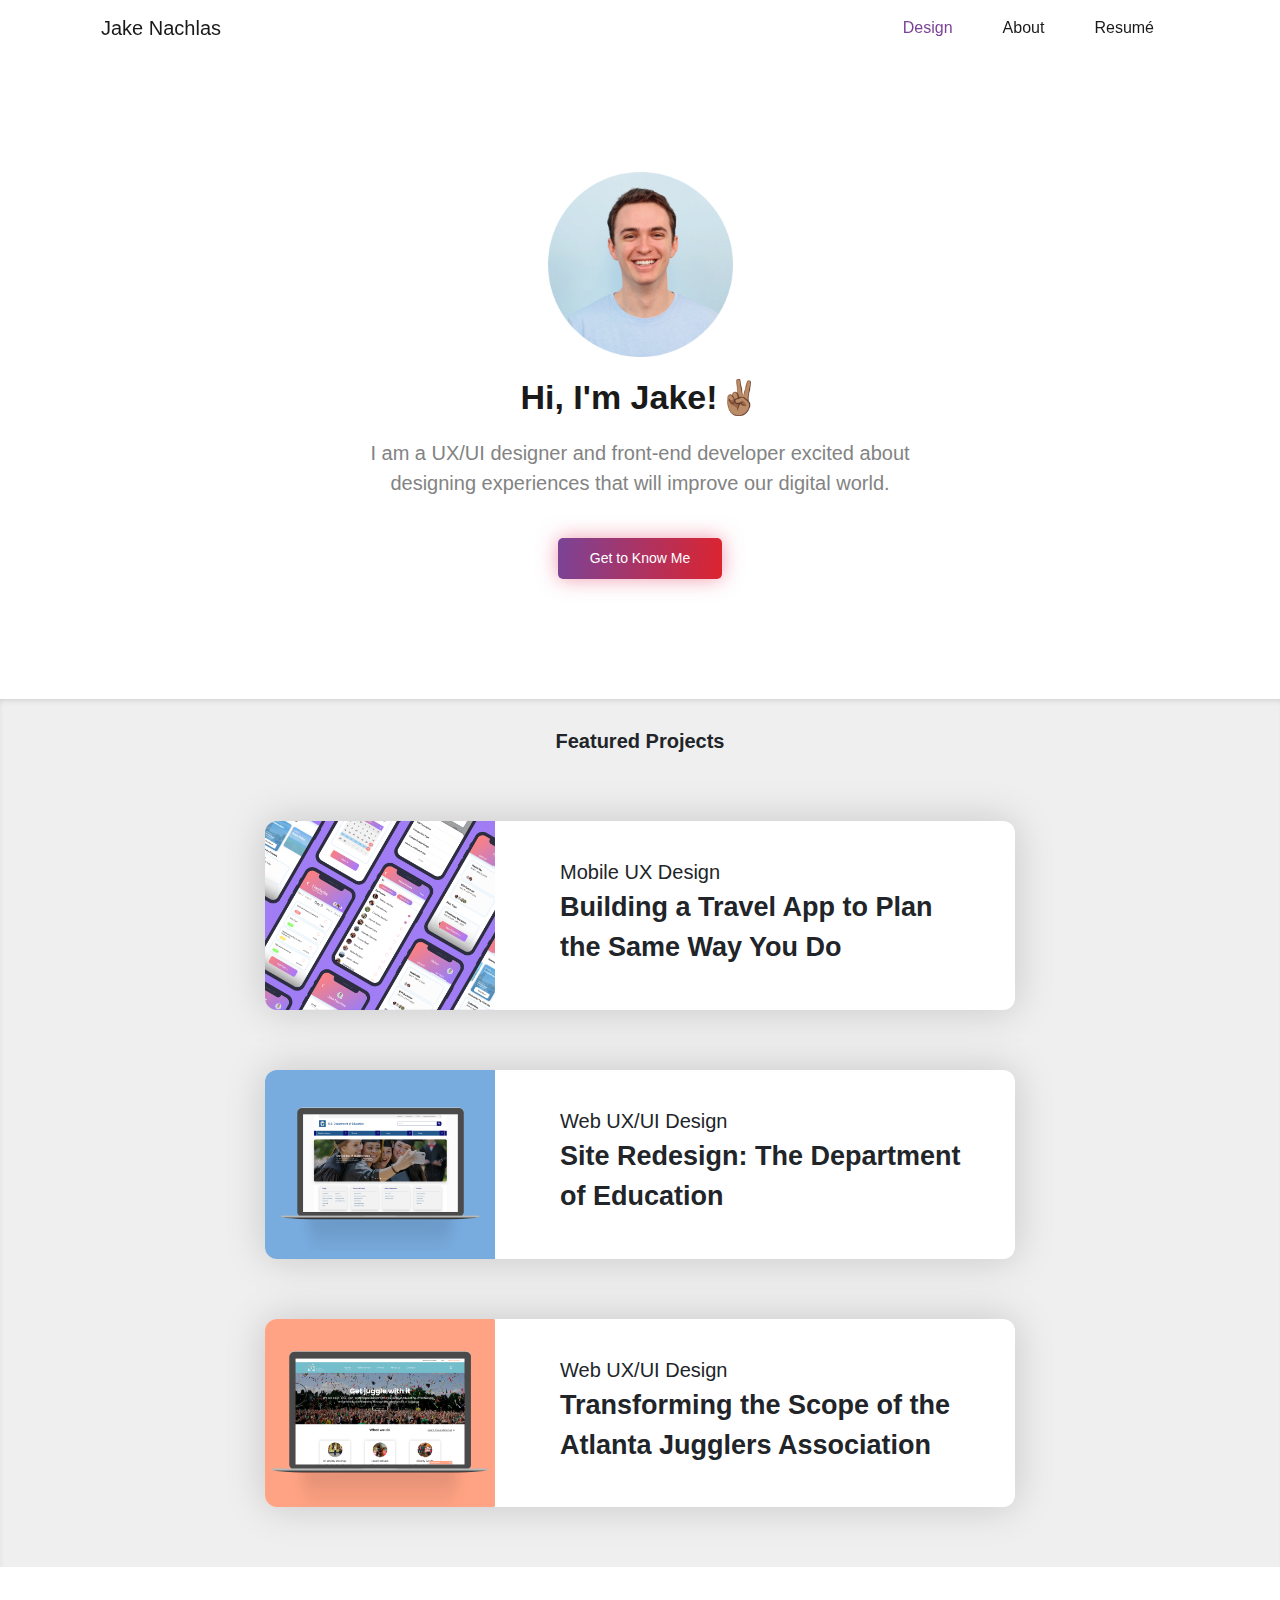
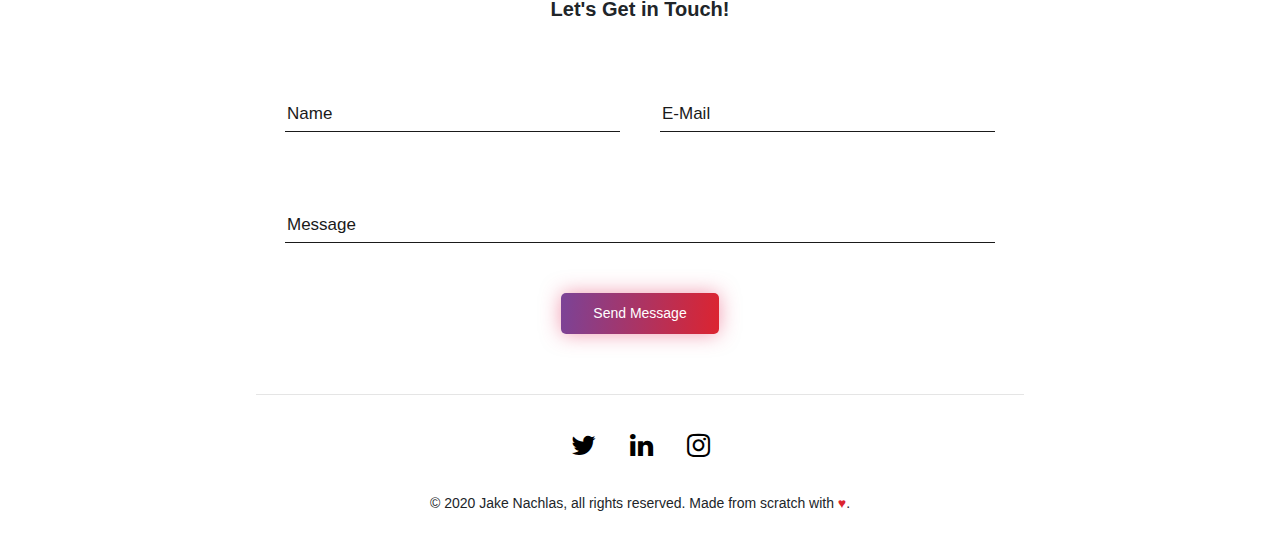
==== index.html @ ade09922 "updated brand color and changed width of hero." ====
<!DOCTYPE html>
<html lang="en">
<head>
    <meta charset="UTF-8">
    <meta name="viewport" content="width=device-width, initial-scale=1.0">
    <link rel="stylesheet" href="https://stackpath.bootstrapcdn.com/bootstrap/4.4.1/css/bootstrap.min.css" integrity="sha384-Vkoo8x4CGsO3+Hhxv8T/Q5PaXtkKtu6ug5TOeNV6gBiFeWPGFN9MuhOf23Q9Ifjh" crossorigin="anonymous">
    <link rel="stylesheet" href="workstyle.css" type="text/css">

    <!-- icons -->
    <!-- Add icon library -->
    <link rel="stylesheet" href="https://cdnjs.cloudflare.com/ajax/libs/font-awesome/4.7.0/css/font-awesome.min.css">

    <title>Jake Nachlas' Website</title>
</head>
<body>

    <!-- navbar -->
    <section class="nav-new">
      <div class="navigation container">
        <nav class="navbar navbar-expand-lg navbar-light navbar-custom">
          <a class="navbar-brand" href="#">Jake Nachlas</a>
          <button class="navbar-toggler" type="button" data-toggle="collapse" data-target="#navbarNav" aria-controls="navbarNav" aria-expanded="false" aria-label="Toggle navigation">
            <span class="navbar-toggler-icon"></span>
          </button>
          <div class="collapse navbar-collapse ml-auto" id="navbarNav">
            <ul class="navbar-nav ml-auto text-right">
              <li class="nav-item active">
                <a class="nav-link" href="#">Design<span class="sr-only">(current)</span></a>
              </li>
              <li class="nav-item">
                <a class="nav-link" href="#">About</a>
              </li>
              <li class="nav-item">
                <a class="nav-link" target="_blank" href="assets/Nachlas_Jacob_Resume.pdf">Resumé</a>
              </li>
            </ul>
          </div>
        </nav>
      </div>
  </section>

  <!-- hero content -->
  <section class="hero">
    <div class="container">
      <div class="hero-content">
        <div class="image-holder d-none d-sm-inline-block">
          <img id="hero-image" src="assets/CircleProfPic.png" alt="My Logo">
        </div>
        <div class="hero-text-content d-sm-block d-md-inline-block">
          <div id="hero-intro-hi">
            <h1>Hi, I'm Jake!✌🏽</h1>
          </div>
          <div id="hero-intro-about">
            <p id="hero-intro-about-text">I am a UX/UI designer and front-end developer excited
              about designing experiences that will improve our digital world.
            </p>
          </div>
          <div class="get-to-know-me">
            <button id="button-to-about">Get to Know Me</button>
          </div>
        </div>
      </div>
    </div>
  </section>

    <!-- featured content -->
  <section class="featured">
    <div class="container">
      <div id="featured-section-title">
        <h2>Featured Projects</h2>
      </div>
      <div class="flex-container">
        <div class="card-element col-sm-12">
          <div class="card-image-holder">
            <img src="assets/DiagonalOne.png" alt="">
          </div>
          <div class="card-element-text-content">
            <div class="card-element-text-genre">
              Mobile UX Design
            </div>
            <div class="card-element-text-title">
              Building a Travel App to Plan the Same Way You Do
            </div>
          </div>
        </div>
        <div class="card-element col-sm-12">
          <div class="card-image-holder">
            <img src="assets/DeptofEduTile.png" alt="">
          </div>
          <div class="card-element-text-content">
            <div class="card-element-text-genre">
              Web UX/UI Design
            </div>
            <div class="card-element-text-title">
              Site Redesign: The Department of Education
            </div>
          </div>
        </div>
        <div class="card-element col-sm-12">
          <div class="card-image-holder">
            <img src="assets/JuggletileNew.png" alt="">
          </div>
          <div class="card-element-text-content">
            <div class="card-element-text-genre">
              Web UX/UI Design
            </div>
            <div class="card-element-text-title">
              Transforming the Scope of the Atlanta Jugglers Association
            </div>
          </div>
        </div>
      </div>
    </div>
  </section>

    <!-- contact -->
    <section id="contact-section">
      <div class="container">
        <h2 id="contact-header">Let's Get in Touch!</h2>

        <div class="form">
          <form>
            <div class="first-row-contact-form">
              <input class="first-elements-contact-form" type="text" placeholder="Name">
              <input class="first-elements-contact-form" type="text" placeholder="E-Mail">
            </div>
            <div class="second-row-contact-form">
              <input type="text" id="msg" placeholder="Message">
            </div>
          </form>

          <button id="send-message" type="button">Send Message</button>
        </div>
      </div>
    </section>


    <hr>
    <footer class="footer">
      <div class="social-media-icons">
        <a class="twitter-icon" href="https://twitter.com/jnachlas" target="_blank">
          <i class="fa fa-twitter"></i>
        </a>
        <a class="linkedin-icon" href="https://www.linkedin.com/in/jakenachlas/" target="_blank">
          <i class="fa fa-linkedin"></i>
        </a>
        <a class="instagram-icon" href="https://www.instagram.com/nachlas/" target="_blank">
          <i class="fa fa-instagram"></i>
        </a>
      </div>
      <div class="footer-text">
        © 2020 Jake Nachlas, all rights reserved. Made from scratch with <span id="heart-icon">♥</span>.
      </div>
    </footer>

    <script src="https://code.jquery.com/jquery-3.4.1.slim.min.js" integrity="sha384-J6qa4849blE2+poT4WnyKhv5vZF5SrPo0iEjwBvKU7imGFAV0wwj1yYfoRSJoZ+n" crossorigin="anonymous"></script>
<script src="https://cdn.jsdelivr.net/npm/popper.js@1.16.0/dist/umd/popper.min.js" integrity="sha384-Q6E9RHvbIyZFJoft+2mJbHaEWldlvI9IOYy5n3zV9zzTtmI3UksdQRVvoxMfooAo" crossorigin="anonymous"></script>
<script src="https://stackpath.bootstrapcdn.com/bootstrap/4.4.1/js/bootstrap.min.js" integrity="sha384-wfSDF2E50Y2D1uUdj0O3uMBJnjuUD4Ih7YwaYd1iqfktj0Uod8GCExl3Og8ifwB6" crossorigin="anonymous"></script>
</body>
</html>
---- workstyle.css ----
body {
    font-family: 'Lato', sans-serif;
    overflow-x: hidden;
    text-decoration: none;
    box-sizing: border-box;
    margin: 0;
    padding: 0;
}

.navbar-custom {
    background-color: rgba(255,255,255,0.6);
}

.navbar-custom .navbar-nav .nav-link {
    color: #1a1a1a;
    padding: 0 25px;
}

/* #hover state */
.navbar-custom .nav-item:hover .nav-link {
    color: #dc2430;
}

/* active state */
.navbar-custom .nav-item.active .nav-link {
    color: #7b4397;
}


.nav-new {
    position: fixed;
    top: 0;
    z-index: 1;
    width: 100%;
    margin-bottom: 3rem;
    background-color: rgba(255,255,255,0.9);
}

.navbar-light .navbar-brand {
    font-family: "Lato", sans-serif;
    color: #1a1a1a;
}


/* hero */

.hero-content {
    display: flex;
    flex-direction: column;
    text-align: center;
    margin-top: 2rem;
    margin-bottom: 2rem;
    margin-left: auto;
    margin-right: auto;
    vertical-align: top;
    max-width: 820px;
}


.hero-text-content {
   display: inline-block;
   padding-right: 0;
}

.image-holder {
    display: inline-block;
    vertical-align: top;
}

.navbar-toggler {
    border: none;
}



.hero {
    margin: auto;
    margin-top: 140px;
    display: flex;
    flex-direction: column;
    align-items: center;
    justify-content: center;
}


h1 {
    font-family: 'Lato', sans-serif;
    font-size: 34px;
    font-weight: bold;
    color: #1a1a1a;
    display: inline;
}

#hero-image {
    width: 185px;
    height: auto;
    margin-bottom: 20px;
}


#hero-intro-about-text {
    font-size: 20px;
    max-width: 70%;
    margin: auto;
    padding-top: 20px;
    padding-bottom: 20px;
    /* font-family: 'Merriweather', serif; */
    font-family: 'Lato', sans-serif;
    font-weight: regular;
    color: #838383;
}

#button-to-about {
    color: #fff;
    background: transparent linear-gradient(95deg, #7b4397 0%, #dc2430 100%) 0% 0% no-repeat padding-box;
    border: none;
    margin: 8px;
    margin-top: 20px;
    font-size: 14px;
    font-family: 'Lato', sans-serif;
    border-radius: 5px;
    padding: 10px 32px;
    box-shadow: 0px 0px 20px rgba(228, 55, 98, 0.5);
    transition: box-shadow 0.3s ease-in-out;
    position: relative;

}

#button-to-about:hover {
    color:white;
    /* background: transparent linear-gradient(95deg, #FFA7FF 0%, #E949F5 100%) 0% 0% no-repeat padding-box; */
    box-shadow: 0px 0px 30px rgba(228, 55, 98, 0.7);
}


/* featured */

.featured {
    background: #EFEFEF 0% 0% no-repeat padding-box;
    width: 100%;
    margin-top: 80px;
    padding-bottom: 30px;
    box-shadow: inset 1px 4px 9px -6px rgba(0,0,0,0.3);
}

 #featured-section-title {
    text-align: center;
    padding-top: 30px;
    padding-bottom: 30px;
}

#featured-section-title h2 {
    font-size: 20px;
    font-family: 'Lato', sans-serif;
    font-weight: bold;
} 


#zipline-photo {
    width: 536px;
    height: 440px;
    border-radius: 12px;
}


.flex-container {
    display: flex;
    margin-left: auto;
    margin-right: auto;
    height: 100%;
    max-width: 100%;
    background: #EFEFEF 0% 0% no-repeat padding-box;
    flex-direction: column;
    justify-content: center;
    align-items: center;
}

.card-element {
    display: flex;
    width: 750px;
    height: 100%;
    background-color: white;
    margin: 30px;
    border-radius: 12px;
    justify-content: center;
    box-shadow: 0px 0px 40px #0000002C;
    transition: box-shadow 0.3s ease-in-out;
}

.card-element.col-sm-12 {
    padding: 0;
}

.card-element:hover {
    box-shadow: 0px 0px 40px #00000060;
}

.card-image-holder img {
    position: relative;
    max-width: 230px;
    border-bottom-left-radius: 12px;
    border-top-left-radius: 12px;
    left: 0;
}

.card-image-holder {
    height: 100%;
}

.card-element-text-content {
    display: inline-block;
    margin-left: 65px;
    margin-top: 36px;
    margin-right: 37px;
}

.card-element-text-genre {
    font-family: 'Lato', sans-serif;
    font-size: 20px;
    font-weight: regular;
}

.card-element-text-title {
    font-family: 'Lato', sans-serif;
    font-size: 27px;
    font-weight: bold;
}



/* contact form section */

#contact-section h2{
    font-size: 20px;
    font-family: 'Lato', sans-serif;
    font-weight: bold;
    text-align: center;
}

#contact-header {
    text-align: center;
    padding-top: 30px;
    margin-bottom: 60px;
}


.form {
    position: relative;
    text-align: center;
    max-width: 750px;
    margin-left: auto;
    margin-right: auto;
    margin-bottom: 60px;
}

.first-row-contact-form {
    display: flex;
    justify-content: space-between;
    margin: 0;
}

.second-row-contact-form {
    display: flex;
}

@media (max-width: 750px){
    .first-row-contact-form {
        display: block;
        justify-content: space-between;
        margin: 0;
    }
    .second-row-contact-form {
        display: block;
    }
}

input {
    width: 100%;
    margin: 20px;
    background: rgba(0,0,0,0);
    border: none;
    border-bottom: 1px solid #1a1a1a;
    font-family: 'Lato', sans-serif;
    padding-bottom: 5px;
}

input:focus {
    border-bottom: 2px solid #7b4397;
    outline: none;
}

input:focus::-webkit-input-placeholder {
    color: #7b4397;
}

#msg {
    margin-top: 60px;
}

#send-message {
    color: #fff;
    background: transparent linear-gradient(95deg, #7b4397 0%, #dc2430 100%) 0% 0% no-repeat padding-box;
    border: none;
    margin-top: 30px;
    font-size: 14px;
    font-family: 'Lato', sans-serif;
    border-radius: 5px;
    padding: 10px 32px;
    box-shadow: 0px 0px 20px rgba(228, 55, 98, 0.5);
    transition: box-shadow 0.3s ease-in-out;
    position: relative;
}

#send-message:hover {
    color:white;
    /* background: transparent linear-gradient(95deg, #FFA7FF 0%, #E949F5 100%) 0% 0% no-repeat padding-box; */
    box-shadow: 0px 0px 30px rgba(228, 55, 98, 0.7);
}

::-webkit-input-placeholder {
    color: #1a1a1a;
    font-family: 'Lato', sans-serif;
    font-size: 17px;
}





/* footer */
hr {
    max-width: 60%;
}

footer {
    margin-top: 20px;
    padding-bottom: 20px;
    font-size: 14px;
    text-align: center;
}

.social-media-icons {
    display: flex;
    margin-bottom: 17px;
    justify-content: center;
    font-size: 27px;
    margin: 17px;
}

.fa {
    color: black;
    font-size: 27px;
    margin: 17px;
}

.twitter-icon .fa:hover{
    color: #00aced;
}

.linkedin-icon .fa:hover {
    color: #007bb6;
}

.instagram-icon .fa:hover {
    color: #8a3ab9;
}

#heart-icon {
    color: #dc2430;
}



/* tablet */
@media (max-width: 768px) {
    .featured {
        background: #EFEFEF 0% 0% no-repeat padding-box;
        width: 100%;
        margin-top: 150px;
        padding-bottom: 30px;
        box-shadow: inset 1px 4px 9px -6px rgba(0,0,0,0.3);
    }


    .card-element {
        display: flex;
        flex-direction: column;
        width: 80%;
        height: 50%;
        background-color: white;
        margin: 30px;
        border-radius: 12px;
        justify-content: center;
        box-shadow: 0px 0px 40px #0000002C;
        transition: box-shadow 0.3s ease-in-out;
    }
    
    .card-element.col-sm-12 {
        padding: 0;
    }
    
    .card-element:hover {
        box-shadow: 0px 0px 40px #00000060;
    }
    
    .card-image-holder img {
        position: relative;
        max-width: 100%;
        max-height: 100%;
        border-top-right-radius: 12px;
        border-top-left-radius: 12px;
        border-bottom-left-radius: 0;
        top: 0;
    }

    .card-image-holder {
        max-width: 100%;
        max-height:100%;
    }
    
    .card-element-text-content {
        display: inline-block;
        margin-left: 10%;
        margin-top: 10%;
        margin-right: 10%;
        margin-bottom: 10%;
    }
    
    .card-element-text-genre {
        font-family: 'Lato', sans-serif;
        font-size: 14px;
        font-weight: regular;
    }
    
    .card-element-text-title {
        font-family: 'Lato', sans-serif;
        font-size: 20px;
        font-weight: bold;
    }

    .form {
        max-width: 80%;
    }

    /* TABLET footer */

}

/* phone */
@media (max-width: 440px) {
    body {
        overflow-x: hidden;
    }
    
    .featured {
        background: #EFEFEF 0% 0% no-repeat padding-box;
        width: 100%;
        margin-top: 150px;
        padding-bottom: 30px;
        box-shadow: inset 1px 4px 9px -6px rgba(0,0,0,0.3);
    }


    .card-element {
        display: flex;
        flex-direction: column;
        width: 90%;
        height: 80%;
        background-color: white;
        margin: 20px;
        border-radius: 12px;
        justify-content: center;
        box-shadow: 0px 0px 40px #0000002C;
        transition: box-shadow 0.3s ease-in-out;
    }
    
    .card-element.col-sm-12 {
        padding: 0;
    }
    
    
    .card-image-holder img {
        position: relative;
        max-width: 100%;
        max-height: 100%;
        border-top-right-radius: 12px;
        border-top-left-radius: 12px;
        border-bottom-left-radius: 0;
        top: 0;
        object-fit: fill;
    }

    .card-image-holder {
        position: relative;
        width: 100%;
        height: 20%;
        object-fit: fill;
    }
    
    .card-element-text-content {
        display: inline-block;
        margin-left: 10%;
        margin-top: 10%;
        margin-right: 10%;
    }
    
    .card-element-text-genre {
        font-family: 'Lato', sans-serif;
        font-size: 14px;
        font-weight: regular;
    }
    
    .card-element-text-title {
        font-family: 'Lato', sans-serif;
        font-size: 20px;
        font-weight: bold;
    }


    .form {
        max-width: 80%;
    }
    /* PHONE footer */
    footer {
        margin-top: 20px;
        padding-bottom: 20px;
        font-size: 14px;
        text-align: center;
    }

    .footer-text {
        max-width: 80%;
        text-align: center;
        margin: 0 auto;
    }


}
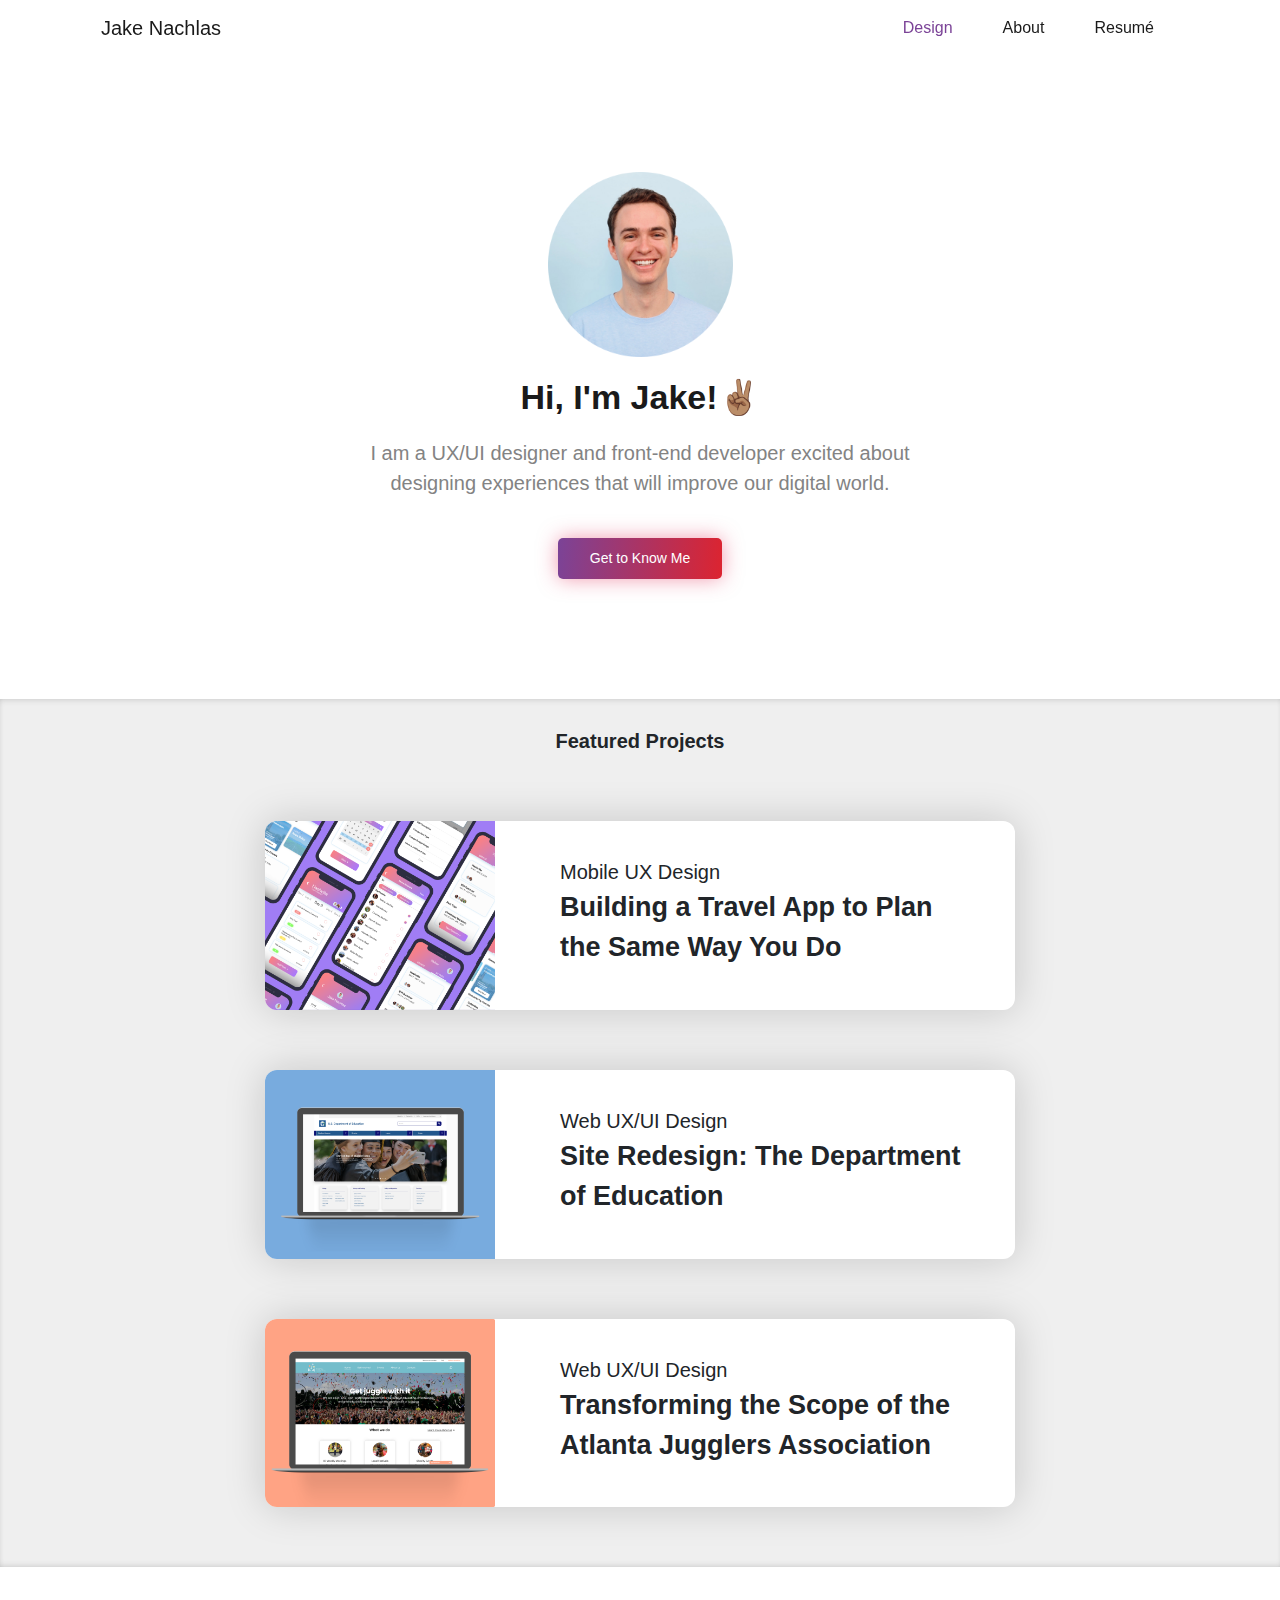
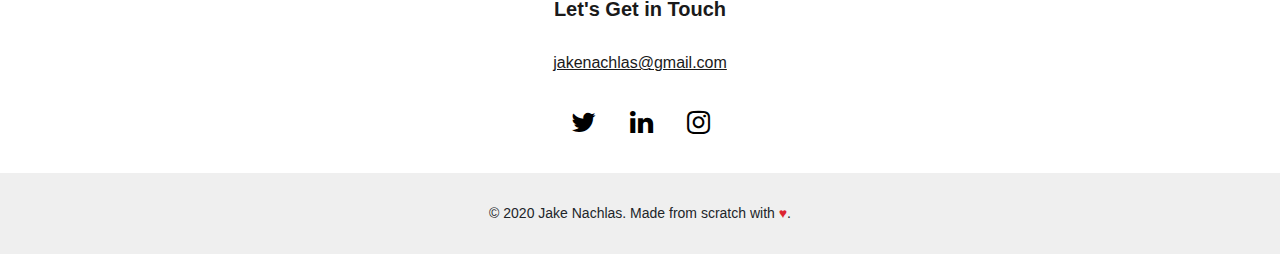
==== commit 7fcbf88c: "Replaced form with an email link." ====
--- a/index.html
+++ b/index.html
@@ -116,9 +116,11 @@
     <!-- contact -->
     <section id="contact-section">
       <div class="container">
-        <h2 id="contact-header">Let's Get in Touch!</h2>
-
-        <div class="form">
+        <h2 id="contact-header">Let's Get in Touch</h2>
+        <div id="email-contact-section">
+          <p id="my-email-address"><a href="mailto:jakenachlas@gmail.com">jakenachlas@gmail.com</a></p>
+        </div>
+        <!-- <div class="form">
           <form>
             <div class="first-row-contact-form">
               <input class="first-elements-contact-form" type="text" placeholder="Name">
@@ -130,13 +132,8 @@
           </form>
 
           <button id="send-message" type="button">Send Message</button>
-        </div>
+        </div> -->
       </div>
-    </section>
-
-
-    <hr>
-    <footer class="footer">
       <div class="social-media-icons">
         <a class="twitter-icon" href="https://twitter.com/jnachlas" target="_blank">
           <i class="fa fa-twitter"></i>
@@ -148,8 +145,22 @@
           <i class="fa fa-instagram"></i>
         </a>
       </div>
-      <div class="footer-text">
-        © 2020 Jake Nachlas, all rights reserved. Made from scratch with <span id="heart-icon">♥</span>.
+    </section>
+
+    <footer class="footer">
+      <!-- <div class="social-media-icons">
+        <a class="twitter-icon" href="https://twitter.com/jnachlas" target="_blank">
+          <i class="fa fa-twitter"></i>
+        </a>
+        <a class="linkedin-icon" href="https://www.linkedin.com/in/jakenachlas/" target="_blank">
+          <i class="fa fa-linkedin"></i>
+        </a>
+        <a class="instagram-icon" href="https://www.instagram.com/nachlas/" target="_blank">
+          <i class="fa fa-instagram"></i>
+        </a>
+      </div> -->
+      <div class="footer-text col-sm-12">
+        © 2020 Jake Nachlas. Made from scratch with <span id="heart-icon">♥</span>.
       </div>
     </footer>
 
--- a/workstyle.css
+++ b/workstyle.css
@@ -140,7 +140,8 @@
     width: 100%;
     margin-top: 80px;
     padding-bottom: 30px;
-    box-shadow: inset 1px 4px 9px -6px rgba(0,0,0,0.3);
+    box-shadow: inset 1px 4px 9px -6px rgba(0,0,0,0.3), inset 0 -4px 9px -6px rgba(0,0,0,0.3);
+
 }
 
  #featured-section-title {
@@ -229,22 +230,67 @@
 
 
 /* contact form section */
+#contact-section {
+    background: white;
+}
 
 #contact-section h2{
     font-size: 20px;
     font-family: 'Lato', sans-serif;
     font-weight: bold;
     text-align: center;
+    color: #1a1a1a;
 }
 
 #contact-header {
     text-align: center;
     padding-top: 30px;
-    margin-bottom: 60px;
-}
-
-
-.form {
+    margin-bottom: 30px;
+}
+
+
+#my-email-address {
+    text-align: center;
+    color: #1a1a1a;
+    text-decoration: underline;
+}
+
+#my-email-address a{
+    color: #1a1a1a;
+}
+
+#my-email-address a:hover{
+    color: #dc2430;
+}
+
+.social-media-icons {
+    display: flex;
+    margin-bottom: 17px;
+    justify-content: center;
+    font-size: 27px;
+    margin: 17px;
+}
+
+.fa {
+    color: black;
+    font-size: 27px;
+    margin: 17px;
+}
+
+.twitter-icon .fa:hover{
+    color: #00aced;
+}
+
+.linkedin-icon .fa:hover {
+    color: #007bb6;
+}
+
+.instagram-icon .fa:hover {
+    color: #8a3ab9;
+}
+
+
+/* .form {
     position: relative;
     text-align: center;
     max-width: 750px;
@@ -261,9 +307,9 @@
 
 .second-row-contact-form {
     display: flex;
-}
-
-@media (max-width: 750px){
+} */
+
+/* @media (max-width: 750px){
     .first-row-contact-form {
         display: block;
         justify-content: space-between;
@@ -272,9 +318,9 @@
     .second-row-contact-form {
         display: block;
     }
-}
-
-input {
+} */
+
+/* input {
     width: 100%;
     margin: 20px;
     background: rgba(0,0,0,0);
@@ -314,56 +360,30 @@
 #send-message:hover {
     color:white;
     /* background: transparent linear-gradient(95deg, #FFA7FF 0%, #E949F5 100%) 0% 0% no-repeat padding-box; */
-    box-shadow: 0px 0px 30px rgba(228, 55, 98, 0.7);
+    /* box-shadow: 0px 0px 30px rgba(228, 55, 98, 0.7);
 }
 
 ::-webkit-input-placeholder {
     color: #1a1a1a;
     font-family: 'Lato', sans-serif;
     font-size: 17px;
-}
+} */
 
 
 
 
 
 /* footer */
-hr {
-    max-width: 60%;
-}
 
 footer {
     margin-top: 20px;
-    padding-bottom: 20px;
+    padding: 30px;
     font-size: 14px;
     text-align: center;
-}
-
-.social-media-icons {
-    display: flex;
-    margin-bottom: 17px;
-    justify-content: center;
-    font-size: 27px;
-    margin: 17px;
-}
-
-.fa {
-    color: black;
-    font-size: 27px;
-    margin: 17px;
-}
-
-.twitter-icon .fa:hover{
-    color: #00aced;
-}
-
-.linkedin-icon .fa:hover {
-    color: #007bb6;
-}
-
-.instagram-icon .fa:hover {
-    color: #8a3ab9;
-}
+    background: #EFEFEF 0% 0% no-repeat padding-box;
+}
+
+
 
 #heart-icon {
     color: #dc2430;
@@ -378,10 +398,10 @@
         width: 100%;
         margin-top: 150px;
         padding-bottom: 30px;
-        box-shadow: inset 1px 4px 9px -6px rgba(0,0,0,0.3);
-    }
-
-
+        box-shadow: inset 1px 4px 9px -6px rgba(0,0,0,0.3), inset 0 -4px 9px -6px rgba(0,0,0,0.3);
+    }
+
+        
     .card-element {
         display: flex;
         flex-direction: column;
@@ -438,9 +458,9 @@
         font-weight: bold;
     }
 
-    .form {
+    /* .form {
         max-width: 80%;
-    }
+    } */
 
     /* TABLET footer */
 
@@ -457,7 +477,7 @@
         width: 100%;
         margin-top: 150px;
         padding-bottom: 30px;
-        box-shadow: inset 1px 4px 9px -6px rgba(0,0,0,0.3);
+        box-shadow: inset 1px 4px 9px -6px rgba(0,0,0,0.3), inset 0 -4px 9px -6px rgba(0,0,0,0.3);
     }
 
 
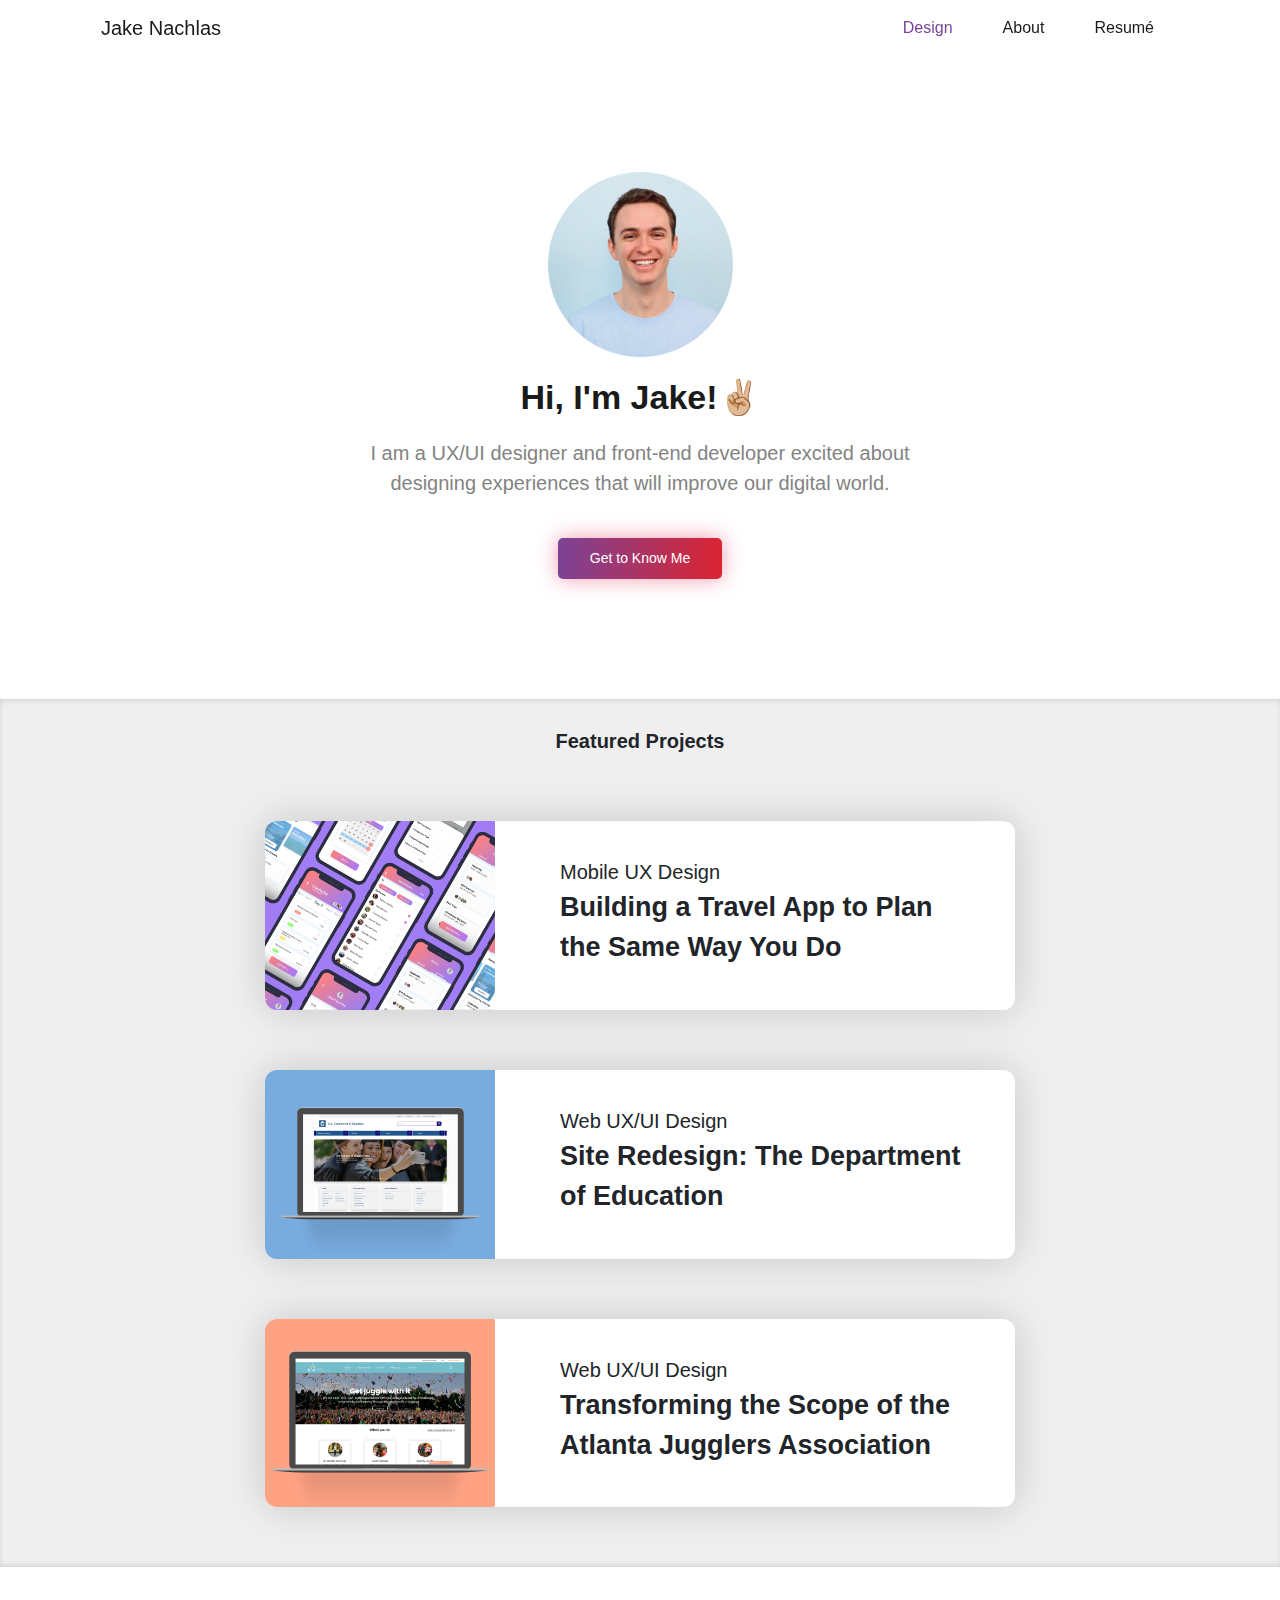
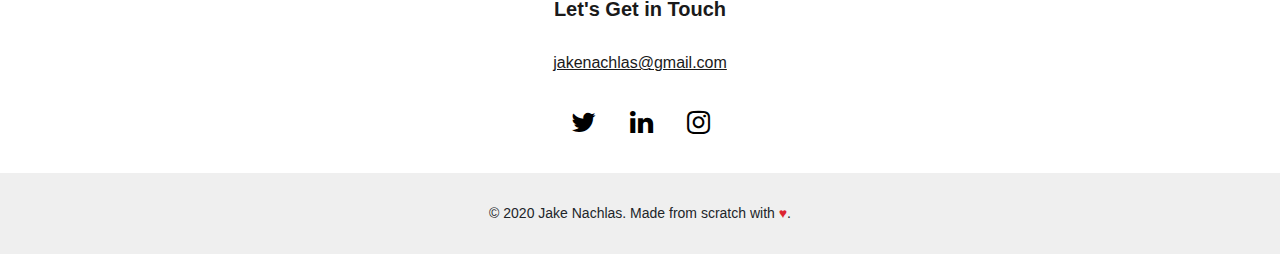
==== commit 6a1457d1: "Fixed peace sign and easing of hovers" ====
--- a/index.html
+++ b/index.html
@@ -48,7 +48,7 @@
         </div>
         <div class="hero-text-content d-sm-block d-md-inline-block">
           <div id="hero-intro-hi">
-            <h1>Hi, I'm Jake!✌🏽</h1>
+            <h1>Hi, I'm Jake!✌🏼</h1>
           </div>
           <div id="hero-intro-about">
             <p id="hero-intro-about-text">I am a UX/UI designer and front-end developer excited
@@ -159,7 +159,7 @@
           <i class="fa fa-instagram"></i>
         </a>
       </div> -->
-      <div class="footer-text col-sm-12">
+      <div class="footer-text">
         © 2020 Jake Nachlas. Made from scratch with <span id="heart-icon">♥</span>.
       </div>
     </footer>
--- a/workstyle.css
+++ b/workstyle.css
@@ -257,6 +257,7 @@
 
 #my-email-address a{
     color: #1a1a1a;
+    transition: ease 0.2s;
 }
 
 #my-email-address a:hover{
@@ -275,6 +276,7 @@
     color: black;
     font-size: 27px;
     margin: 17px;
+    transition: ease-in 0.2s;
 }
 
 .twitter-icon .fa:hover{
@@ -549,7 +551,7 @@
     }
 
     .footer-text {
-        max-width: 80%;
+        /* max-width: 80%; */
         text-align: center;
         margin: 0 auto;
     }
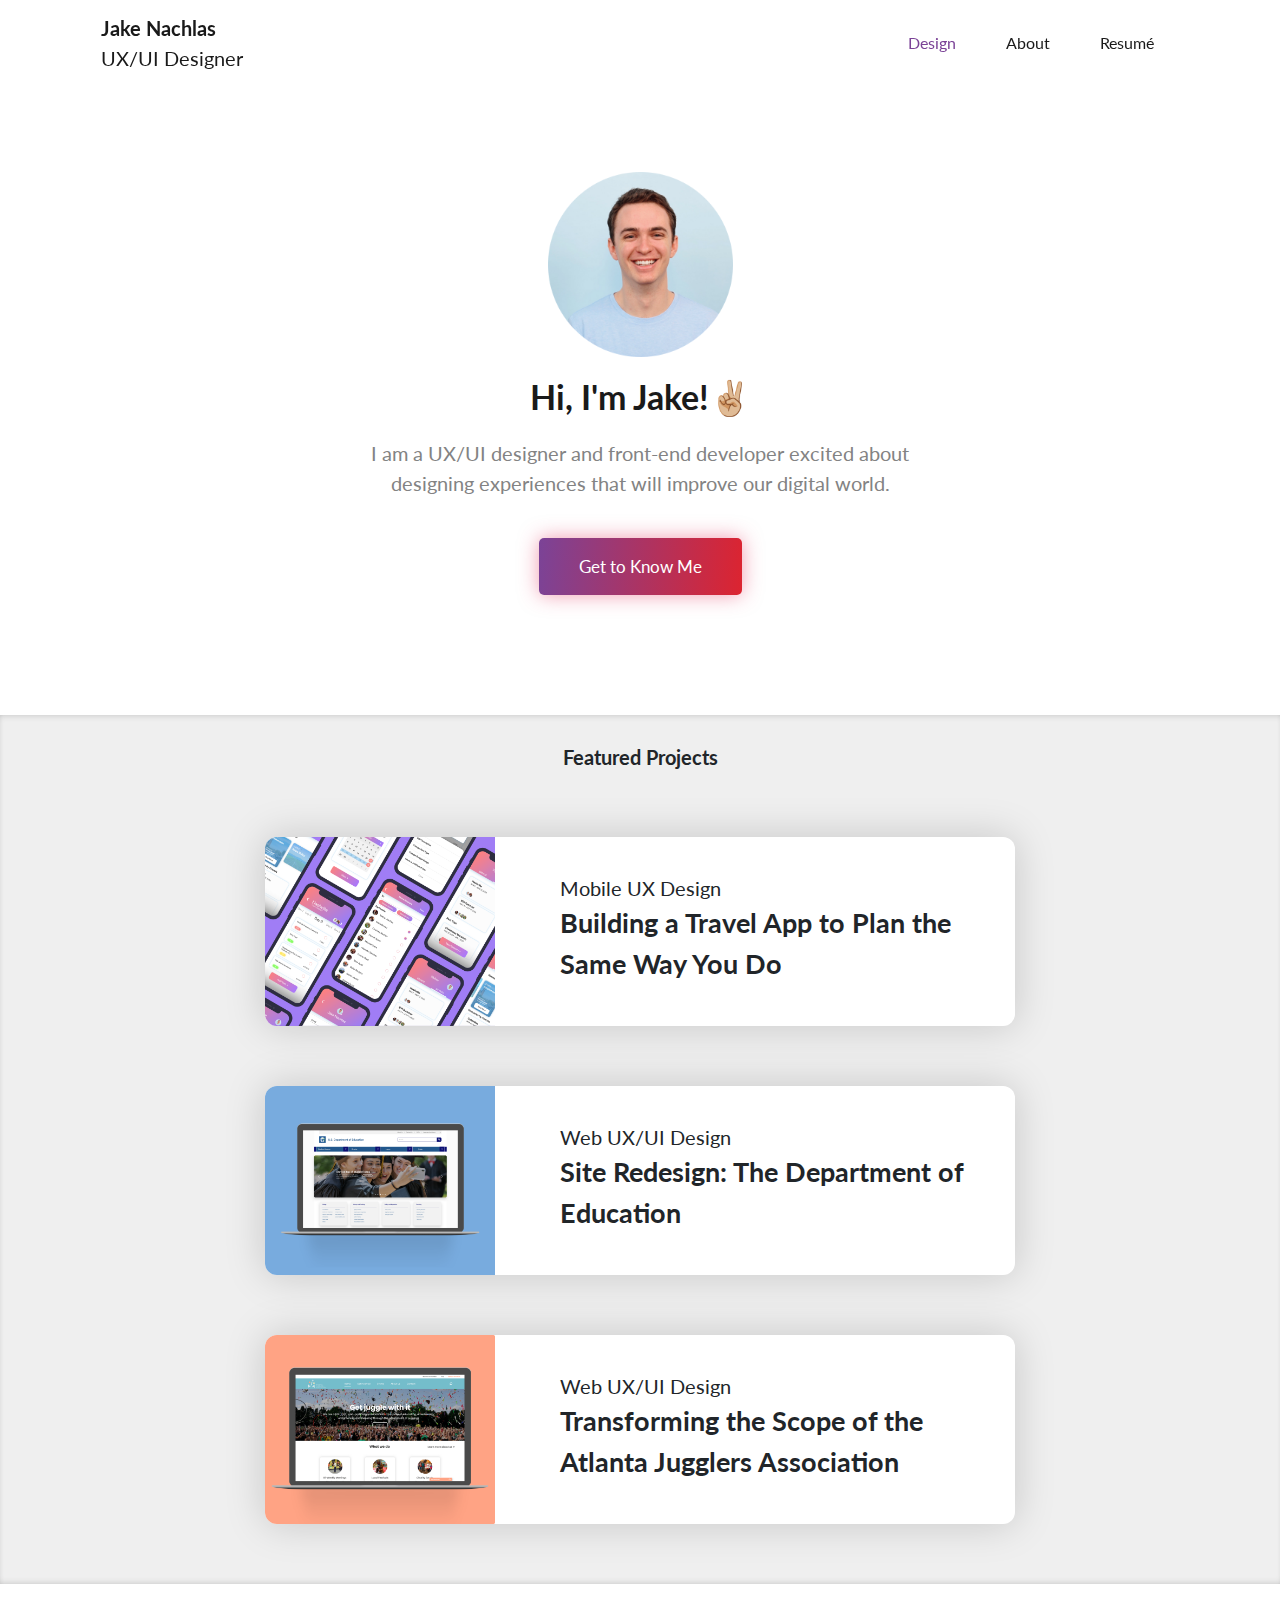
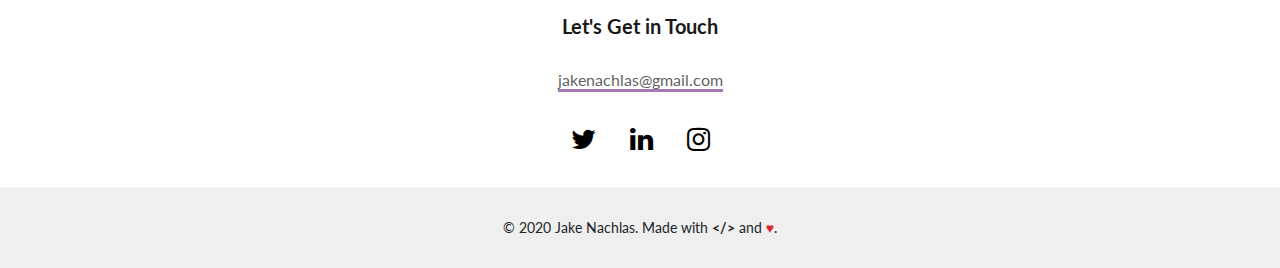
==== commit c16da37c: "Added profile photo to mobile version of homepage. Changed footer message." ====
--- a/index.html
+++ b/index.html
@@ -5,6 +5,7 @@
     <meta name="viewport" content="width=device-width, initial-scale=1.0">
     <link rel="stylesheet" href="https://stackpath.bootstrapcdn.com/bootstrap/4.4.1/css/bootstrap.min.css" integrity="sha384-Vkoo8x4CGsO3+Hhxv8T/Q5PaXtkKtu6ug5TOeNV6gBiFeWPGFN9MuhOf23Q9Ifjh" crossorigin="anonymous">
     <link rel="stylesheet" href="workstyle.css" type="text/css">
+    <link href="https://fonts.googleapis.com/css2?family=Lato:wght@400;700&family=Merriweather:ital,wght@0,400;0,700;1,400;1,700&display=swap" rel="stylesheet">
 
     <!-- icons -->
     <!-- Add icon library -->
@@ -18,7 +19,7 @@
     <section class="nav-new">
       <div class="navigation container">
         <nav class="navbar navbar-expand-lg navbar-light navbar-custom">
-          <a class="navbar-brand" href="#">Jake Nachlas</a>
+          <a class="navbar-brand" href="#"><span id="name-brand">Jake Nachlas</span><br>UX/UI Designer</a>
           <button class="navbar-toggler" type="button" data-toggle="collapse" data-target="#navbarNav" aria-controls="navbarNav" aria-expanded="false" aria-label="Toggle navigation">
             <span class="navbar-toggler-icon"></span>
           </button>
@@ -43,7 +44,7 @@
   <section class="hero">
     <div class="container">
       <div class="hero-content">
-        <div class="image-holder d-none d-sm-inline-block">
+        <div class="image-holder d-sm-inline-block">
           <img id="hero-image" src="assets/CircleProfPic.png" alt="My Logo">
         </div>
         <div class="hero-text-content d-sm-block d-md-inline-block">
@@ -120,19 +121,6 @@
         <div id="email-contact-section">
           <p id="my-email-address"><a href="mailto:jakenachlas@gmail.com">jakenachlas@gmail.com</a></p>
         </div>
-        <!-- <div class="form">
-          <form>
-            <div class="first-row-contact-form">
-              <input class="first-elements-contact-form" type="text" placeholder="Name">
-              <input class="first-elements-contact-form" type="text" placeholder="E-Mail">
-            </div>
-            <div class="second-row-contact-form">
-              <input type="text" id="msg" placeholder="Message">
-            </div>
-          </form>
-
-          <button id="send-message" type="button">Send Message</button>
-        </div> -->
       </div>
       <div class="social-media-icons">
         <a class="twitter-icon" href="https://twitter.com/jnachlas" target="_blank">
@@ -147,20 +135,12 @@
       </div>
     </section>
 
+
     <footer class="footer">
-      <!-- <div class="social-media-icons">
-        <a class="twitter-icon" href="https://twitter.com/jnachlas" target="_blank">
-          <i class="fa fa-twitter"></i>
-        </a>
-        <a class="linkedin-icon" href="https://www.linkedin.com/in/jakenachlas/" target="_blank">
-          <i class="fa fa-linkedin"></i>
-        </a>
-        <a class="instagram-icon" href="https://www.instagram.com/nachlas/" target="_blank">
-          <i class="fa fa-instagram"></i>
-        </a>
-      </div> -->
+
       <div class="footer-text">
-        © 2020 Jake Nachlas. Made from scratch with <span id="heart-icon">♥</span>.
+        <!-- © 2020 Jake Nachlas. Made from scratch with <span id="heart-icon">♥</span>. ♡♥--> 
+        © 2020 Jake Nachlas. Made with <span id="div-icon">&lt;/&gt;</span> and <span id="heart-icon">♥</span>.
       </div>
     </footer>
 
--- a/workstyle.css
+++ b/workstyle.css
@@ -9,6 +9,10 @@
 
 .navbar-custom {
     background-color: rgba(255,255,255,0.6);
+}
+
+#name-brand {
+    font-weight: bold;
 }
 
 .navbar-custom .navbar-nav .nav-link {
@@ -116,10 +120,10 @@
     border: none;
     margin: 8px;
     margin-top: 20px;
-    font-size: 14px;
+    font-size: 17px;
     font-family: 'Lato', sans-serif;
     border-radius: 5px;
-    padding: 10px 32px;
+    padding: 16px 40px;
     box-shadow: 0px 0px 20px rgba(228, 55, 98, 0.5);
     transition: box-shadow 0.3s ease-in-out;
     position: relative;
@@ -234,6 +238,7 @@
     background: white;
 }
 
+
 #contact-section h2{
     font-size: 20px;
     font-family: 'Lato', sans-serif;
@@ -252,16 +257,23 @@
 #my-email-address {
     text-align: center;
     color: #1a1a1a;
-    text-decoration: underline;
+    
 }
 
 #my-email-address a{
     color: #1a1a1a;
+    text-decoration: none;
     transition: ease 0.2s;
 }
 
+#my-email-address a:link{
+    border-bottom: 3px solid #7b4397;
+    opacity: 70%;
+}
+
 #my-email-address a:hover{
-    color: #dc2430;
+    color: black;
+    border-bottom: 3px solid #dc2430;
 }
 
 .social-media-icons {
@@ -378,7 +390,7 @@
 /* footer */
 
 footer {
-    margin-top: 20px;
+    /* margin-top: 20px; */
     padding: 30px;
     font-size: 14px;
     text-align: center;
@@ -391,6 +403,9 @@
     color: #dc2430;
 }
 
+#div-icon {
+    font-weight: bold;
+}
 
 
 /* tablet */
@@ -460,12 +475,6 @@
         font-weight: bold;
     }
 
-    /* .form {
-        max-width: 80%;
-    } */
-
-    /* TABLET footer */
-
 }
 
 /* phone */
@@ -544,11 +553,12 @@
     }
     /* PHONE footer */
     footer {
-        margin-top: 20px;
+        /* margin-top: 20px; */
         padding-bottom: 20px;
         font-size: 14px;
         text-align: center;
     }
+
 
     .footer-text {
         /* max-width: 80%; */
@@ -557,4 +567,8 @@
     }
 
 
-}+}
+
+
+
+
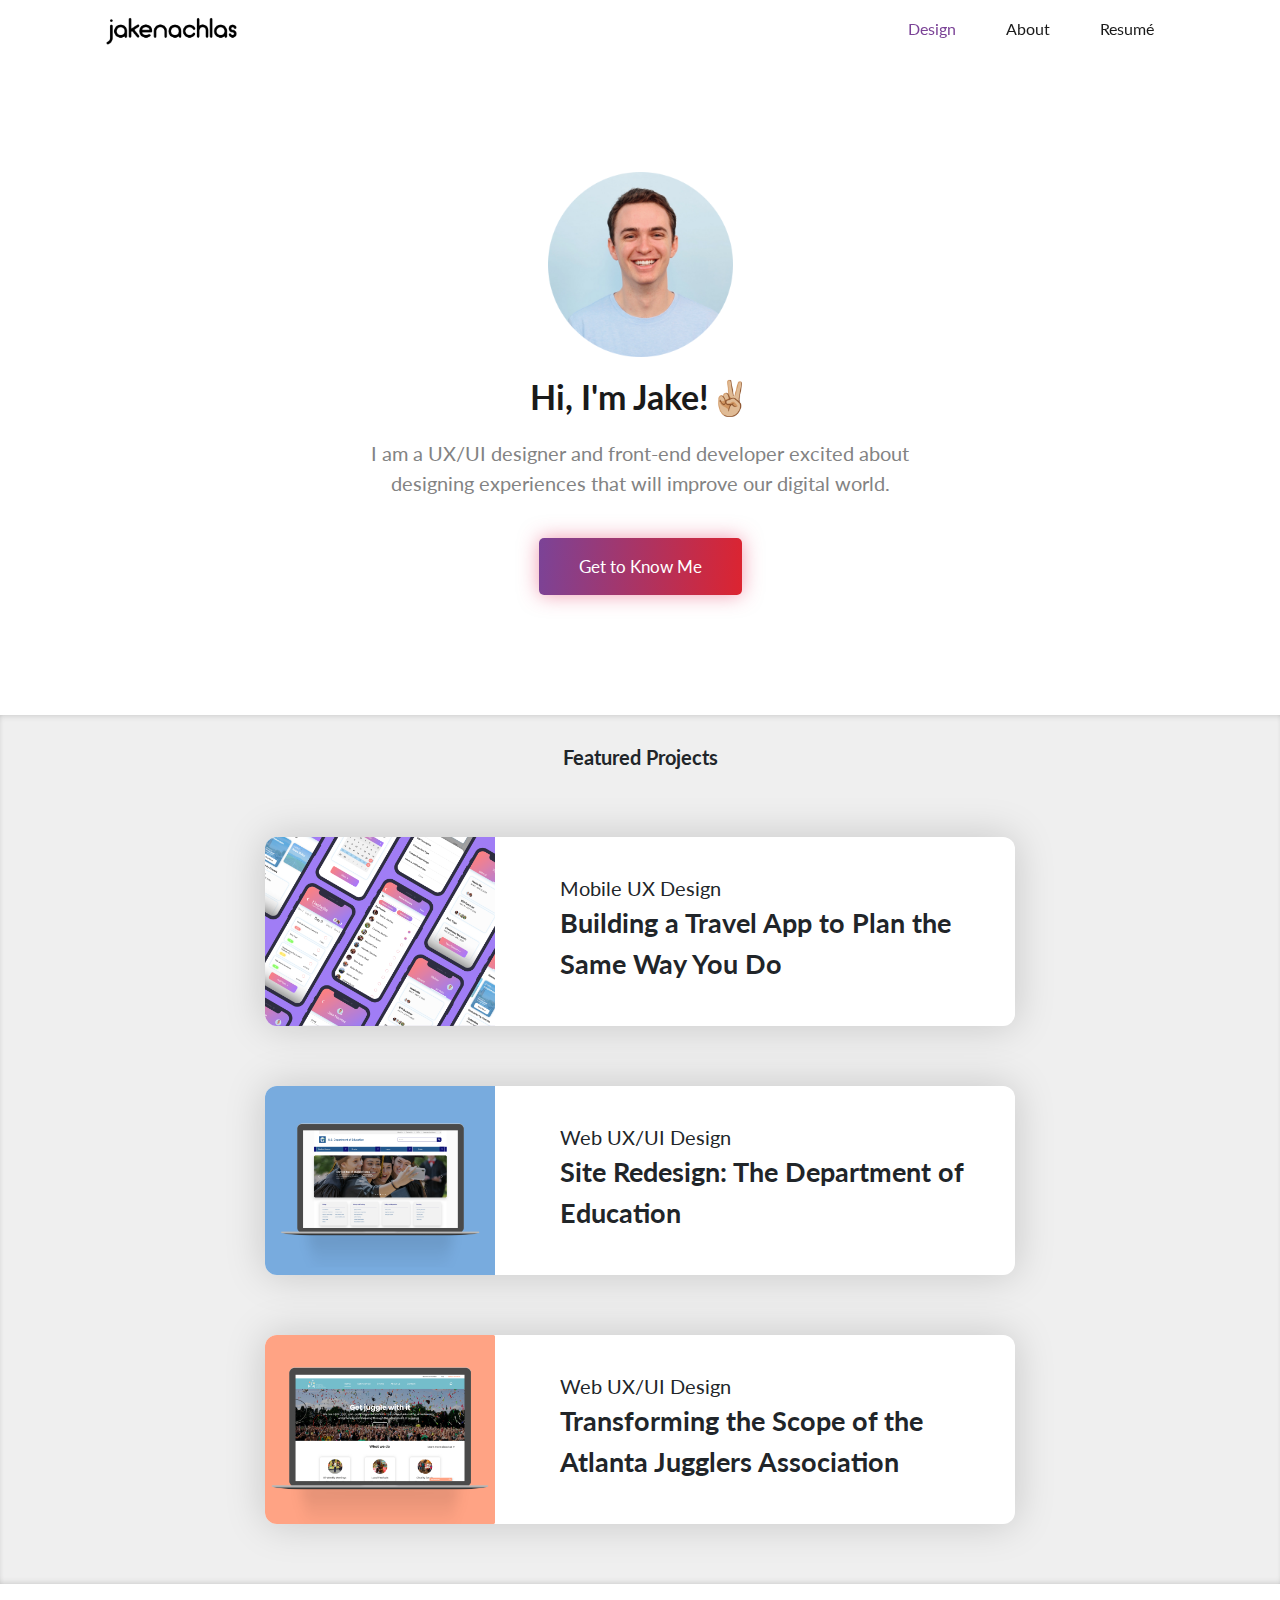
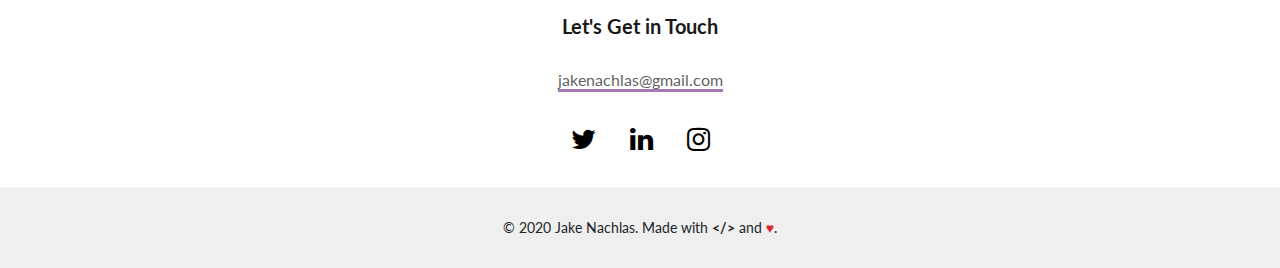
==== commit d9868ee1: "Changed logo and padding of footer text." ====
--- a/index.html
+++ b/index.html
@@ -19,7 +19,8 @@
     <section class="nav-new">
       <div class="navigation container">
         <nav class="navbar navbar-expand-lg navbar-light navbar-custom">
-          <a class="navbar-brand" href="#"><span id="name-brand">Jake Nachlas</span><br>UX/UI Designer</a>
+          <!-- <a class="navbar-brand" href="#"><span id="name-brand">Jake Nachlas</span><br>UX/UI Designer</a> -->
+          <a class="navbar-brand" href="#"><img src="assets/textlogo.png" alt=""></a>
           <button class="navbar-toggler" type="button" data-toggle="collapse" data-target="#navbarNav" aria-controls="navbarNav" aria-expanded="false" aria-label="Toggle navigation">
             <span class="navbar-toggler-icon"></span>
           </button>
@@ -144,8 +145,10 @@
       </div>
     </footer>
 
-    <script src="https://code.jquery.com/jquery-3.4.1.slim.min.js" integrity="sha384-J6qa4849blE2+poT4WnyKhv5vZF5SrPo0iEjwBvKU7imGFAV0wwj1yYfoRSJoZ+n" crossorigin="anonymous"></script>
-<script src="https://cdn.jsdelivr.net/npm/popper.js@1.16.0/dist/umd/popper.min.js" integrity="sha384-Q6E9RHvbIyZFJoft+2mJbHaEWldlvI9IOYy5n3zV9zzTtmI3UksdQRVvoxMfooAo" crossorigin="anonymous"></script>
-<script src="https://stackpath.bootstrapcdn.com/bootstrap/4.4.1/js/bootstrap.min.js" integrity="sha384-wfSDF2E50Y2D1uUdj0O3uMBJnjuUD4Ih7YwaYd1iqfktj0Uod8GCExl3Og8ifwB6" crossorigin="anonymous"></script>
+  <script src="https://code.jquery.com/jquery-3.4.1.slim.min.js" integrity="sha384-J6qa4849blE2+poT4WnyKhv5vZF5SrPo0iEjwBvKU7imGFAV0wwj1yYfoRSJoZ+n" crossorigin="anonymous"></script>
+  <script src="https://cdn.jsdelivr.net/npm/popper.js@1.16.0/dist/umd/popper.min.js" integrity="sha384-Q6E9RHvbIyZFJoft+2mJbHaEWldlvI9IOYy5n3zV9zzTtmI3UksdQRVvoxMfooAo" crossorigin="anonymous"></script>
+  <script src="https://stackpath.bootstrapcdn.com/bootstrap/4.4.1/js/bootstrap.min.js" integrity="sha384-wfSDF2E50Y2D1uUdj0O3uMBJnjuUD4Ih7YwaYd1iqfktj0Uod8GCExl3Og8ifwB6" crossorigin="anonymous"></script>
 </body>
-</html>+</html>
+
+
--- a/workstyle.css
+++ b/workstyle.css
@@ -5,7 +5,14 @@
     box-sizing: border-box;
     margin: 0;
     padding: 0;
-}
+    
+}
+
+a.navbar-brand img{
+    height: 30px;
+    
+}
+
 
 .navbar-custom {
     background-color: rgba(255,255,255,0.6);
@@ -101,6 +108,12 @@
     margin-bottom: 20px;
 }
 
+@media (max-width: 360px){
+    #hero-image {
+        display: none;
+    }
+}
+
 
 #hero-intro-about-text {
     font-size: 20px;
@@ -304,89 +317,6 @@
 }
 
 
-/* .form {
-    position: relative;
-    text-align: center;
-    max-width: 750px;
-    margin-left: auto;
-    margin-right: auto;
-    margin-bottom: 60px;
-}
-
-.first-row-contact-form {
-    display: flex;
-    justify-content: space-between;
-    margin: 0;
-}
-
-.second-row-contact-form {
-    display: flex;
-} */
-
-/* @media (max-width: 750px){
-    .first-row-contact-form {
-        display: block;
-        justify-content: space-between;
-        margin: 0;
-    }
-    .second-row-contact-form {
-        display: block;
-    }
-} */
-
-/* input {
-    width: 100%;
-    margin: 20px;
-    background: rgba(0,0,0,0);
-    border: none;
-    border-bottom: 1px solid #1a1a1a;
-    font-family: 'Lato', sans-serif;
-    padding-bottom: 5px;
-}
-
-input:focus {
-    border-bottom: 2px solid #7b4397;
-    outline: none;
-}
-
-input:focus::-webkit-input-placeholder {
-    color: #7b4397;
-}
-
-#msg {
-    margin-top: 60px;
-}
-
-#send-message {
-    color: #fff;
-    background: transparent linear-gradient(95deg, #7b4397 0%, #dc2430 100%) 0% 0% no-repeat padding-box;
-    border: none;
-    margin-top: 30px;
-    font-size: 14px;
-    font-family: 'Lato', sans-serif;
-    border-radius: 5px;
-    padding: 10px 32px;
-    box-shadow: 0px 0px 20px rgba(228, 55, 98, 0.5);
-    transition: box-shadow 0.3s ease-in-out;
-    position: relative;
-}
-
-#send-message:hover {
-    color:white;
-    /* background: transparent linear-gradient(95deg, #FFA7FF 0%, #E949F5 100%) 0% 0% no-repeat padding-box; */
-    /* box-shadow: 0px 0px 30px rgba(228, 55, 98, 0.7);
-}
-
-::-webkit-input-placeholder {
-    color: #1a1a1a;
-    font-family: 'Lato', sans-serif;
-    font-size: 17px;
-} */
-
-
-
-
-
 /* footer */
 
 footer {
@@ -410,10 +340,21 @@
 
 /* tablet */
 @media (max-width: 768px) {
+    
+    .hero {
+        margin-top: 100px;
+    }
+
+    #hero-image {
+        width: 150px;
+        height: auto;
+        margin-bottom: 20px;
+    }
+    
     .featured {
         background: #EFEFEF 0% 0% no-repeat padding-box;
         width: 100%;
-        margin-top: 150px;
+        margin-top: 80px;
         padding-bottom: 30px;
         box-shadow: inset 1px 4px 9px -6px rgba(0,0,0,0.3), inset 0 -4px 9px -6px rgba(0,0,0,0.3);
     }
@@ -482,11 +423,17 @@
     body {
         overflow-x: hidden;
     }
+
+    #hero-image {
+        width: 150px;
+        height: auto;
+        margin-bottom: 20px;
+    }
     
     .featured {
         background: #EFEFEF 0% 0% no-repeat padding-box;
         width: 100%;
-        margin-top: 150px;
+        margin-top: 100px;
         padding-bottom: 30px;
         box-shadow: inset 1px 4px 9px -6px rgba(0,0,0,0.3), inset 0 -4px 9px -6px rgba(0,0,0,0.3);
     }
@@ -554,7 +501,7 @@
     /* PHONE footer */
     footer {
         /* margin-top: 20px; */
-        padding-bottom: 20px;
+        padding-bottom: 40px;
         font-size: 14px;
         text-align: center;
     }
